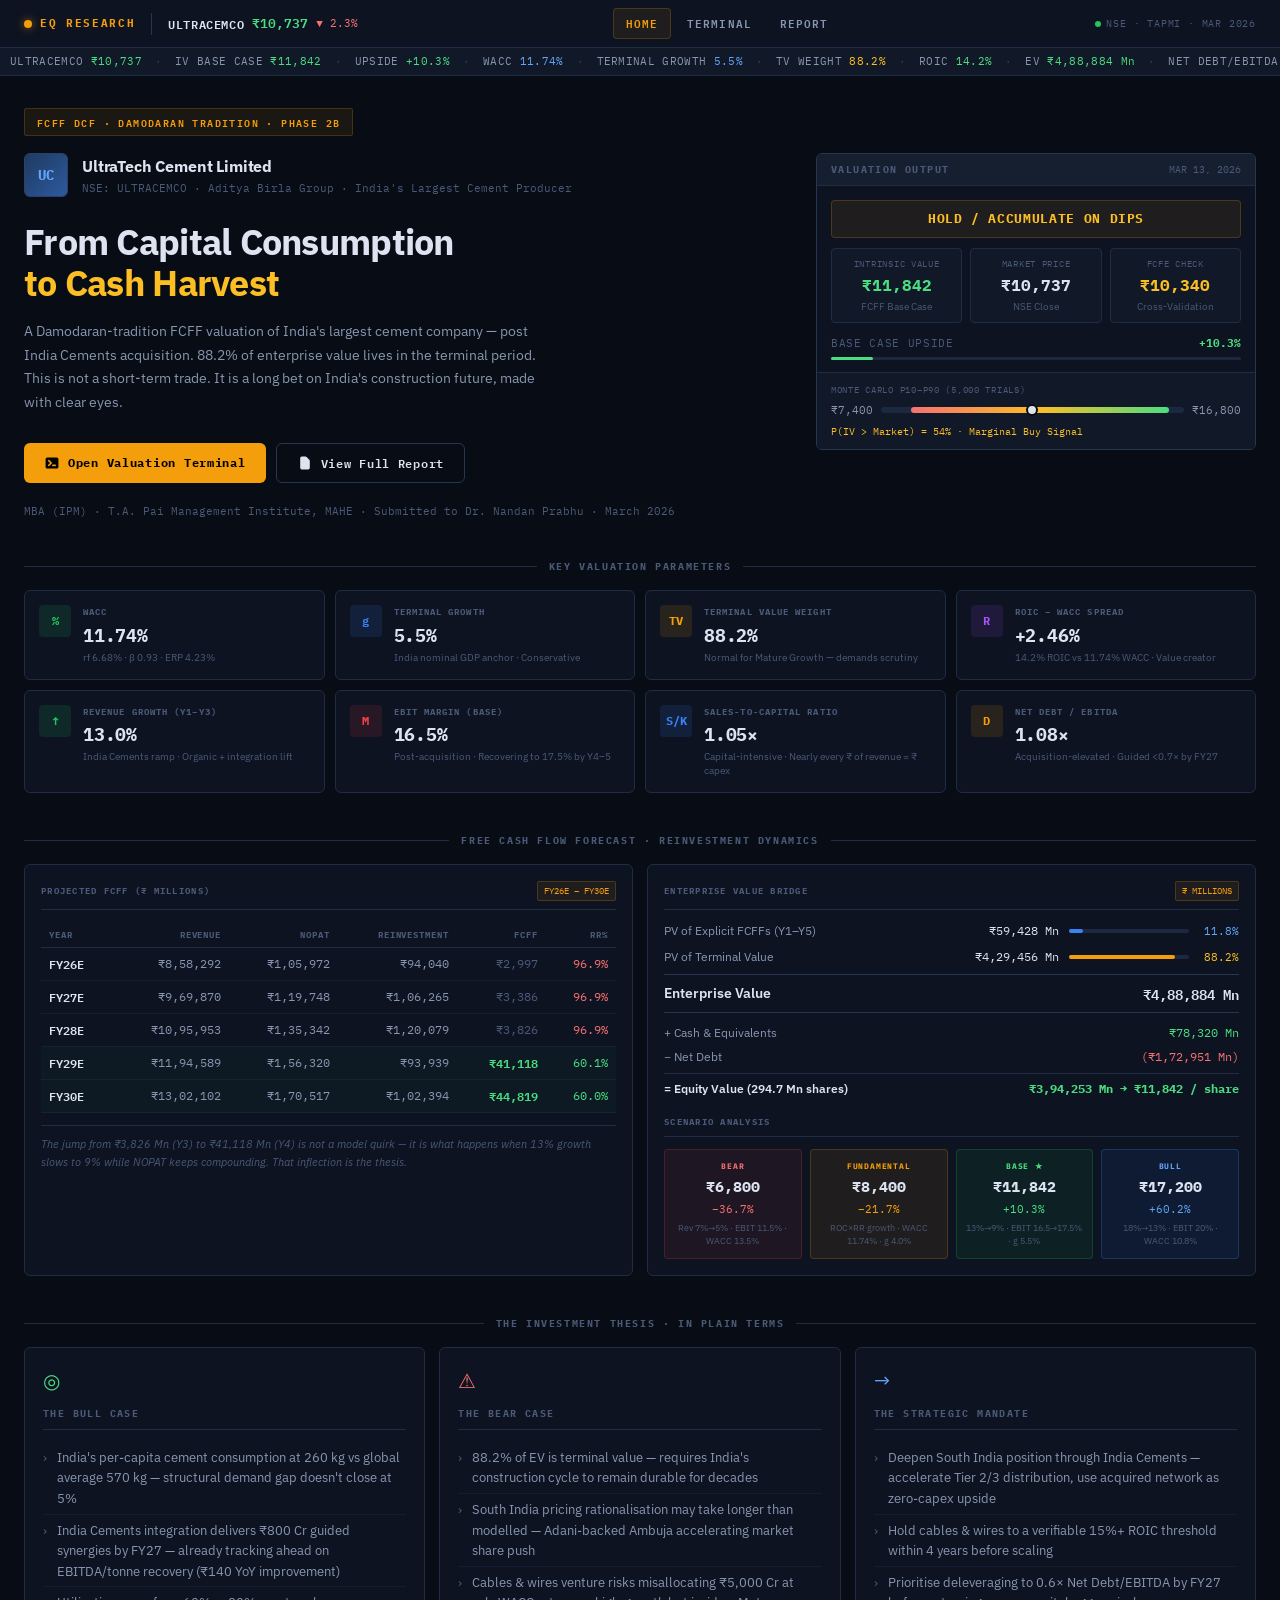
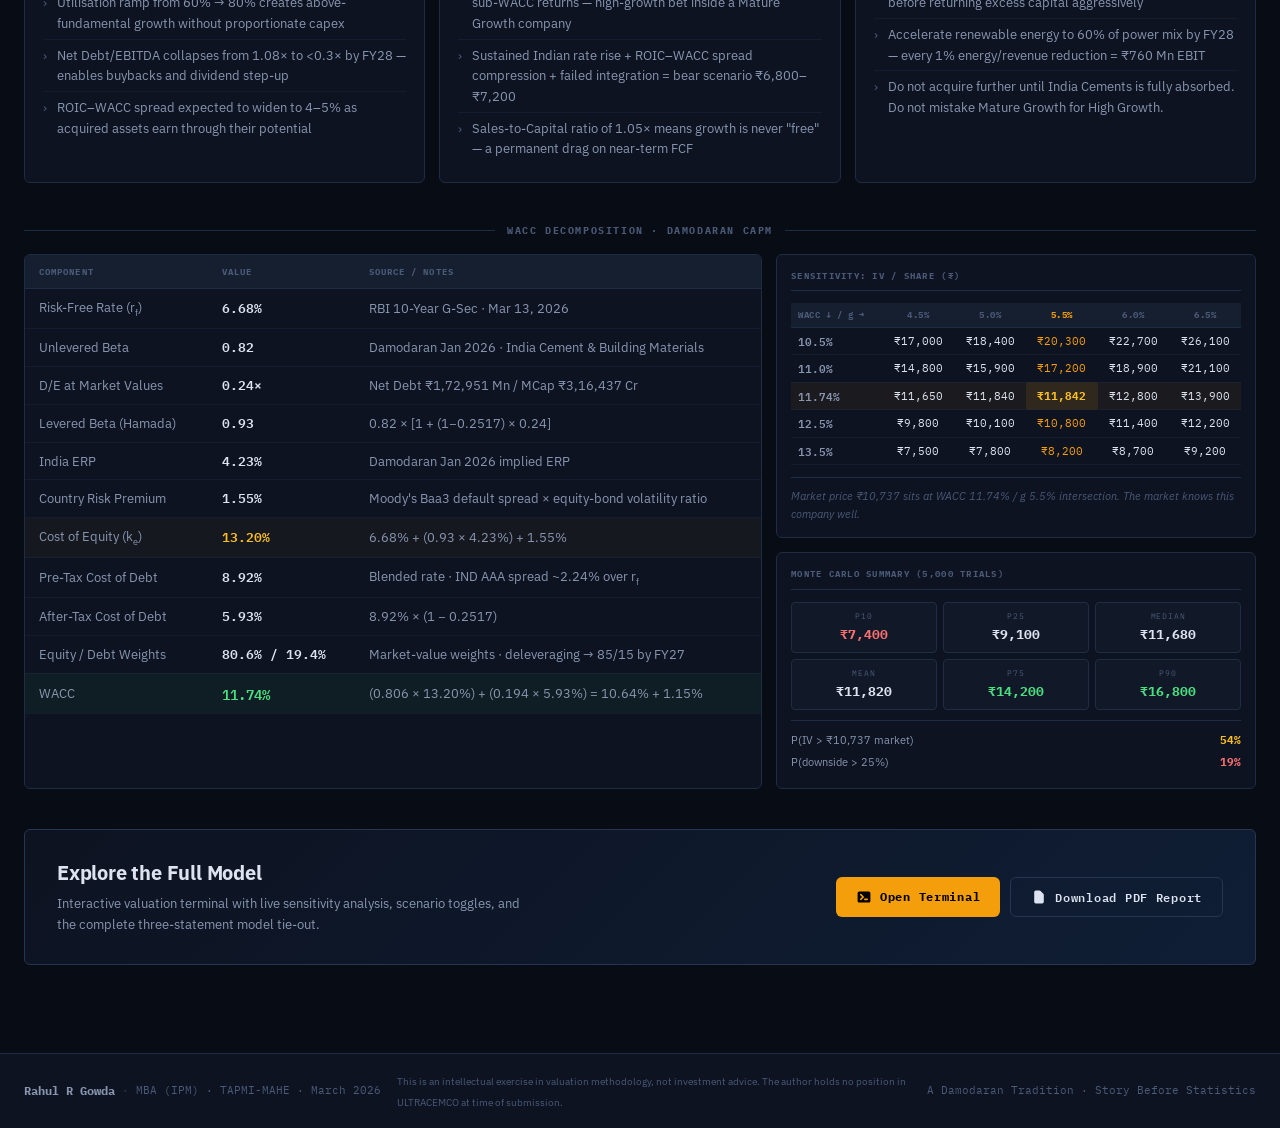
==== index.html @ 82258ef7 "Add files via upload" ====
<!DOCTYPE html>
<html lang="en">
<head>
<meta charset="UTF-8">
<meta name="viewport" content="width=device-width, initial-scale=1.0">
<title>ULTRACEMCO · FCFF Valuation · Equity Research</title>
<link rel="preconnect" href="https://fonts.googleapis.com">
<link href="https://fonts.googleapis.com/css2?family=IBM+Plex+Mono:wght@400;500;600&family=IBM+Plex+Sans:wght@300;400;500;600;700&display=swap" rel="stylesheet">
<link rel="stylesheet" href="styles.css">
</head>
<body>

<!-- ═══════════════════════════ NAV BAR ═══════════════════════════ -->
<nav class="nav">
  <div class="nav-left">
    <div class="nav-brand">
      <span class="brand-dot"></span>
      <span class="brand-label">EQ RESEARCH</span>
    </div>
    <div class="nav-divider"></div>
    <div class="nav-ticker">
      <span class="ticker-code">ULTRACEMCO</span>
      <span class="ticker-price" id="nav-price">₹10,737</span>
      <span class="ticker-delta neg">▼ 2.3%</span>
    </div>
  </div>
  <div class="nav-links">
    <a href="index.html" class="nav-link active">HOME</a>
    <a href="terminal.html" class="nav-link">TERMINAL</a>
    <a href="report.pdf" target="_blank" class="nav-link">REPORT</a>
  </div>
  <div class="nav-meta">
    <span class="live-badge"><span class="dot"></span>NSE · TAPMI · MAR 2026</span>
  </div>
</nav>

<!-- ═══════════════════════════ TICKER TAPE ═══════════════════════════ -->
<div class="ticker-tape">
  <div class="tape-track">
    <span class="tape-item">ULTRACEMCO <span class="pos">₹10,737</span></span>
    <span class="tape-sep">·</span>
    <span class="tape-item">IV BASE CASE <span class="pos">₹11,842</span></span>
    <span class="tape-sep">·</span>
    <span class="tape-item">UPSIDE <span class="pos">+10.3%</span></span>
    <span class="tape-sep">·</span>
    <span class="tape-item">WACC <span class="neutral">11.74%</span></span>
    <span class="tape-sep">·</span>
    <span class="tape-item">TERMINAL GROWTH <span class="neutral">5.5%</span></span>
    <span class="tape-sep">·</span>
    <span class="tape-item">TV WEIGHT <span class="warn">88.2%</span></span>
    <span class="tape-sep">·</span>
    <span class="tape-item">ROIC <span class="pos">14.2%</span></span>
    <span class="tape-sep">·</span>
    <span class="tape-item">EV <span class="pos">₹4,88,884 Mn</span></span>
    <span class="tape-sep">·</span>
    <span class="tape-item">NET DEBT/EBITDA <span class="warn">1.08×</span></span>
    <span class="tape-sep">·</span>
    <span class="tape-item">IND AAA RATED <span class="pos">✓</span></span>
    <span class="tape-sep">·</span>
    <span class="tape-item">VERDICT <span class="warn">HOLD / ACCUMULATE ON DIPS</span></span>
    <span class="tape-sep">·</span>
    <!-- repeat for seamless scroll -->
    <span class="tape-item">ULTRACEMCO <span class="pos">₹10,737</span></span>
    <span class="tape-sep">·</span>
    <span class="tape-item">IV BASE CASE <span class="pos">₹11,842</span></span>
    <span class="tape-sep">·</span>
    <span class="tape-item">UPSIDE <span class="pos">+10.3%</span></span>
    <span class="tape-sep">·</span>
    <span class="tape-item">WACC <span class="neutral">11.74%</span></span>
    <span class="tape-sep">·</span>
    <span class="tape-item">TERMINAL GROWTH <span class="neutral">5.5%</span></span>
    <span class="tape-sep">·</span>
    <span class="tape-item">TV WEIGHT <span class="warn">88.2%</span></span>
    <span class="tape-sep">·</span>
    <span class="tape-item">ROIC <span class="pos">14.2%</span></span>
  </div>
</div>

<!-- ═══════════════════════════ MAIN ═══════════════════════════ -->
<main class="main">

  <!-- ── HERO SECTION ── -->
  <section class="hero">
    <div class="hero-meta">
      <span class="hero-badge">FCFF DCF · DAMODARAN TRADITION · PHASE 2B</span>
    </div>
    <div class="hero-content">
      <div class="hero-left">
        <div class="hero-company">
          <div class="company-logo">UC</div>
          <div>
            <div class="company-name">UltraTech Cement Limited</div>
            <div class="company-sub">NSE: ULTRACEMCO · Aditya Birla Group · India's Largest Cement Producer</div>
          </div>
        </div>
        <h1 class="hero-headline">
          From Capital Consumption<br>
          <span class="headline-accent">to Cash Harvest</span>
        </h1>
        <p class="hero-desc">
          A Damodaran-tradition FCFF valuation of India's largest cement company — post India Cements acquisition.
          88.2% of enterprise value lives in the terminal period. This is not a short-term trade.
          It is a long bet on India's construction future, made with clear eyes.
        </p>
        <div class="hero-actions">
          <a href="terminal.html" class="btn-primary">
            <svg viewBox="0 0 20 20" fill="currentColor"><path fill-rule="evenodd" d="M2 5a2 2 0 012-2h12a2 2 0 012 2v10a2 2 0 01-2 2H4a2 2 0 01-2-2V5zm3.293 1.293a1 1 0 011.414 0l3 3a1 1 0 010 1.414l-3 3a1 1 0 01-1.414-1.414L7.586 10 5.293 7.707a1 1 0 010-1.414zM11 12a1 1 0 100 2h3a1 1 0 100-2h-3z" clip-rule="evenodd"/></svg>
            Open Valuation Terminal
          </a>
          <a href="report.pdf" target="_blank" class="btn-secondary">
            <svg viewBox="0 0 20 20" fill="currentColor"><path fill-rule="evenodd" d="M4 4a2 2 0 012-2h4.586A2 2 0 0112 2.586L15.414 6A2 2 0 0116 7.414V16a2 2 0 01-2 2H6a2 2 0 01-2-2V4z" clip-rule="evenodd"/></svg>
            View Full Report
          </a>
        </div>
        <div class="hero-footnote">MBA (IPM) · T.A. Pai Management Institute, MAHE · Submitted to Dr. Nandan Prabhu · March 2026</div>
      </div>

      <!-- Verdict Panel -->
      <div class="hero-right">
        <div class="verdict-panel">
          <div class="verdict-header">
            <span class="verdict-label">VALUATION OUTPUT</span>
            <span class="verdict-date">MAR 13, 2026</span>
          </div>
          <div class="verdict-main">
            <div class="verdict-tag hold">HOLD / ACCUMULATE ON DIPS</div>
          </div>
          <div class="verdict-prices">
            <div class="vp-row">
              <div class="vp-item">
                <div class="vp-lbl">INTRINSIC VALUE</div>
                <div class="vp-val green">₹11,842</div>
                <div class="vp-sub">FCFF Base Case</div>
              </div>
              <div class="vp-item">
                <div class="vp-lbl">MARKET PRICE</div>
                <div class="vp-val">₹10,737</div>
                <div class="vp-sub">NSE Close</div>
              </div>
              <div class="vp-item">
                <div class="vp-lbl">FCFE CHECK</div>
                <div class="vp-val amber">₹10,340</div>
                <div class="vp-sub">Cross-Validation</div>
              </div>
            </div>
          </div>
          <div class="verdict-upside">
            <div class="upside-row">
              <span class="upside-lbl">BASE CASE UPSIDE</span>
              <span class="upside-val green">+10.3%</span>
            </div>
            <div class="upside-bar-bg">
              <div class="upside-bar-fill" style="width:10.3%"></div>
            </div>
          </div>
          <div class="verdict-range">
            <div class="range-lbl">MONTE CARLO P10–P90 (5,000 TRIALS)</div>
            <div class="range-row">
              <span class="range-lo">₹7,400</span>
              <div class="range-bar">
                <div class="range-inner">
                  <div class="range-marker" style="left:47%"></div>
                </div>
              </div>
              <span class="range-hi">₹16,800</span>
            </div>
            <div class="range-note">P(IV &gt; Market) = 54% · Marginal Buy Signal</div>
          </div>
        </div>
      </div>
    </div>
  </section>

  <!-- ── KPI GRID ── -->
  <section class="kpi-section">
    <div class="section-header">
      <span class="sh-line"></span>
      <span class="sh-label">KEY VALUATION PARAMETERS</span>
      <span class="sh-line"></span>
    </div>
    <div class="kpi-grid">
      <div class="kpi-card">
        <div class="kpi-icon" style="background:rgba(34,197,94,.12); color:#22c55e;">%</div>
        <div class="kpi-body">
          <div class="kpi-label">WACC</div>
          <div class="kpi-value">11.74%</div>
          <div class="kpi-detail">rf 6.68% · β 0.93 · ERP 4.23%</div>
        </div>
      </div>
      <div class="kpi-card">
        <div class="kpi-icon" style="background:rgba(59,130,246,.12); color:#3b82f6;">g</div>
        <div class="kpi-body">
          <div class="kpi-label">TERMINAL GROWTH</div>
          <div class="kpi-value">5.5%</div>
          <div class="kpi-detail">India nominal GDP anchor · Conservative</div>
        </div>
      </div>
      <div class="kpi-card">
        <div class="kpi-icon" style="background:rgba(245,158,11,.12); color:#f59e0b;">TV</div>
        <div class="kpi-body">
          <div class="kpi-label">TERMINAL VALUE WEIGHT</div>
          <div class="kpi-value">88.2%</div>
          <div class="kpi-detail">Normal for Mature Growth — demands scrutiny</div>
        </div>
      </div>
      <div class="kpi-card">
        <div class="kpi-icon" style="background:rgba(168,85,247,.12); color:#a855f7;">R</div>
        <div class="kpi-body">
          <div class="kpi-label">ROIC – WACC SPREAD</div>
          <div class="kpi-value">+2.46%</div>
          <div class="kpi-detail">14.2% ROIC vs 11.74% WACC · Value creator</div>
        </div>
      </div>
      <div class="kpi-card">
        <div class="kpi-icon" style="background:rgba(34,197,94,.12); color:#22c55e;">↑</div>
        <div class="kpi-body">
          <div class="kpi-label">REVENUE GROWTH (Y1–Y3)</div>
          <div class="kpi-value">13.0%</div>
          <div class="kpi-detail">India Cements ramp · Organic + integration lift</div>
        </div>
      </div>
      <div class="kpi-card">
        <div class="kpi-icon" style="background:rgba(239,68,68,.12); color:#ef4444;">M</div>
        <div class="kpi-body">
          <div class="kpi-label">EBIT MARGIN (BASE)</div>
          <div class="kpi-value">16.5%</div>
          <div class="kpi-detail">Post-acquisition · Recovering to 17.5% by Y4–5</div>
        </div>
      </div>
      <div class="kpi-card">
        <div class="kpi-icon" style="background:rgba(59,130,246,.12); color:#3b82f6;">S/K</div>
        <div class="kpi-body">
          <div class="kpi-label">SALES-TO-CAPITAL RATIO</div>
          <div class="kpi-value">1.05×</div>
          <div class="kpi-detail">Capital-intensive · Nearly every ₹ of revenue = ₹ capex</div>
        </div>
      </div>
      <div class="kpi-card">
        <div class="kpi-icon" style="background:rgba(245,158,11,.12); color:#f59e0b;">D</div>
        <div class="kpi-body">
          <div class="kpi-label">NET DEBT / EBITDA</div>
          <div class="kpi-value">1.08×</div>
          <div class="kpi-detail">Acquisition-elevated · Guided &lt;0.7× by FY27</div>
        </div>
      </div>
    </div>
  </section>

  <!-- ── CASH FLOW WATERFALL + SENSITIVITY ── -->
  <section class="analysis-section">
    <div class="section-header">
      <span class="sh-line"></span>
      <span class="sh-label">FREE CASH FLOW FORECAST · REINVESTMENT DYNAMICS</span>
      <span class="sh-line"></span>
    </div>
    <div class="analysis-grid">
      <!-- FCFF Table -->
      <div class="analysis-card">
        <div class="card-title-row">
          <span class="card-title-txt">PROJECTED FCFF (₹ MILLIONS)</span>
          <span class="card-title-badge">FY26E – FY30E</span>
        </div>
        <div class="fcff-table-wrap">
          <table class="fcff-table">
            <thead>
              <tr>
                <th>YEAR</th>
                <th>REVENUE</th>
                <th>NOPAT</th>
                <th>REINVESTMENT</th>
                <th>FCFF</th>
                <th>RR%</th>
              </tr>
            </thead>
            <tbody>
              <tr>
                <td class="yr">FY26E</td>
                <td>₹8,58,292</td>
                <td>₹1,05,972</td>
                <td>₹94,040</td>
                <td class="fcff-val low">₹2,997</td>
                <td class="rr high">96.9%</td>
              </tr>
              <tr>
                <td class="yr">FY27E</td>
                <td>₹9,69,870</td>
                <td>₹1,19,748</td>
                <td>₹1,06,265</td>
                <td class="fcff-val low">₹3,386</td>
                <td class="rr high">96.9%</td>
              </tr>
              <tr>
                <td class="yr">FY28E</td>
                <td>₹10,95,953</td>
                <td>₹1,35,342</td>
                <td>₹1,20,079</td>
                <td class="fcff-val low">₹3,826</td>
                <td class="rr high">96.9%</td>
              </tr>
              <tr class="inflection-row">
                <td class="yr">FY29E</td>
                <td>₹11,94,589</td>
                <td>₹1,56,320</td>
                <td>₹93,939</td>
                <td class="fcff-val high">₹41,118</td>
                <td class="rr low">60.1%</td>
              </tr>
              <tr class="inflection-row">
                <td class="yr">FY30E</td>
                <td>₹13,02,102</td>
                <td>₹1,70,517</td>
                <td>₹1,02,394</td>
                <td class="fcff-val high">₹44,819</td>
                <td class="rr low">60.0%</td>
              </tr>
            </tbody>
          </table>
        </div>
        <div class="table-footnote">
          The jump from ₹3,826 Mn (Y3) to ₹41,118 Mn (Y4) is not a model quirk — it is what
          happens when 13% growth slows to 9% while NOPAT keeps compounding. That inflection is the thesis.
        </div>
      </div>

      <!-- Valuation Bridge -->
      <div class="analysis-card">
        <div class="card-title-row">
          <span class="card-title-txt">ENTERPRISE VALUE BRIDGE</span>
          <span class="card-title-badge">₹ MILLIONS</span>
        </div>
        <div class="bridge-items">
          <div class="bridge-row">
            <span class="br-lbl">PV of Explicit FCFFs (Y1–Y5)</span>
            <span class="br-val">₹59,428 Mn</span>
            <div class="br-bar-bg"><div class="br-bar" style="width:12%;background:#3b82f6"></div></div>
            <span class="br-pct neutral">11.8%</span>
          </div>
          <div class="bridge-row">
            <span class="br-lbl">PV of Terminal Value</span>
            <span class="br-val">₹4,29,456 Mn</span>
            <div class="br-bar-bg"><div class="br-bar" style="width:88%;background:#f59e0b"></div></div>
            <span class="br-pct amber">88.2%</span>
          </div>
          <div class="bridge-total">
            <span>Enterprise Value</span>
            <span class="br-total-val">₹4,88,884 Mn</span>
          </div>
          <div class="bridge-adj">
            <div class="adj-row">
              <span>+ Cash &amp; Equivalents</span>
              <span class="pos">₹78,320 Mn</span>
            </div>
            <div class="adj-row">
              <span>− Net Debt</span>
              <span class="neg">(₹1,72,951 Mn)</span>
            </div>
            <div class="adj-row equity">
              <span>= Equity Value (294.7 Mn shares)</span>
              <span class="green-bold">₹3,94,253 Mn → ₹11,842 / share</span>
            </div>
          </div>
        </div>
        <div class="card-title-row" style="margin-top:14px">
          <span class="card-title-txt">SCENARIO ANALYSIS</span>
        </div>
        <div class="scenario-grid">
          <div class="sc-item bear">
            <div class="sc-label">BEAR</div>
            <div class="sc-iv">₹6,800</div>
            <div class="sc-delta">−36.7%</div>
            <div class="sc-params">Rev 7%→5% · EBIT 11.5% · WACC 13.5%</div>
          </div>
          <div class="sc-item fund">
            <div class="sc-label">FUNDAMENTAL</div>
            <div class="sc-iv">₹8,400</div>
            <div class="sc-delta">−21.7%</div>
            <div class="sc-params">ROC×RR growth · WACC 11.74% · g 4.0%</div>
          </div>
          <div class="sc-item base">
            <div class="sc-label">BASE ★</div>
            <div class="sc-iv">₹11,842</div>
            <div class="sc-delta">+10.3%</div>
            <div class="sc-params">13%→9% · EBIT 16.5→17.5% · g 5.5%</div>
          </div>
          <div class="sc-item bull">
            <div class="sc-label">BULL</div>
            <div class="sc-iv">₹17,200</div>
            <div class="sc-delta">+60.2%</div>
            <div class="sc-params">18%→13% · EBIT 20% · WACC 10.8%</div>
          </div>
        </div>
      </div>
    </div>
  </section>

  <!-- ── INVESTMENT THESIS ── -->
  <section class="thesis-section">
    <div class="section-header">
      <span class="sh-line"></span>
      <span class="sh-label">THE INVESTMENT THESIS · IN PLAIN TERMS</span>
      <span class="sh-line"></span>
    </div>
    <div class="thesis-grid">
      <div class="thesis-card">
        <div class="thesis-icon pos-icon">◎</div>
        <div class="thesis-title">THE BULL CASE</div>
        <ul class="thesis-list">
          <li>India's per-capita cement consumption at 260 kg vs global average 570 kg — structural demand gap doesn't close at 5%</li>
          <li>India Cements integration delivers ₹800 Cr guided synergies by FY27 — already tracking ahead on EBITDA/tonne recovery (₹140 YoY improvement)</li>
          <li>Utilisation ramp from 60% → 80% creates above-fundamental growth without proportionate capex</li>
          <li>Net Debt/EBITDA collapses from 1.08× to &lt;0.3× by FY28 — enables buybacks and dividend step-up</li>
          <li>ROIC–WACC spread expected to widen to 4–5% as acquired assets earn through their potential</li>
        </ul>
      </div>
      <div class="thesis-card">
        <div class="thesis-icon neg-icon">⚠</div>
        <div class="thesis-title">THE BEAR CASE</div>
        <ul class="thesis-list">
          <li>88.2% of EV is terminal value — requires India's construction cycle to remain durable for decades</li>
          <li>South India pricing rationalisation may take longer than modelled — Adani-backed Ambuja accelerating market share push</li>
          <li>Cables &amp; wires venture risks misallocating ₹5,000 Cr at sub-WACC returns — high-growth bet inside a Mature Growth company</li>
          <li>Sustained Indian rate rise + ROIC–WACC spread compression + failed integration = bear scenario ₹6,800–₹7,200</li>
          <li>Sales-to-Capital ratio of 1.05× means growth is never "free" — a permanent drag on near-term FCF</li>
        </ul>
      </div>
      <div class="thesis-card">
        <div class="thesis-icon neutral-icon">→</div>
        <div class="thesis-title">THE STRATEGIC MANDATE</div>
        <ul class="thesis-list">
          <li>Deepen South India position through India Cements — accelerate Tier 2/3 distribution, use acquired network as zero-capex upside</li>
          <li>Hold cables &amp; wires to a verifiable 15%+ ROIC threshold within 4 years before scaling</li>
          <li>Prioritise deleveraging to 0.6× Net Debt/EBITDA by FY27 before returning excess capital aggressively</li>
          <li>Accelerate renewable energy to 60% of power mix by FY28 — every 1% energy/revenue reduction = ₹760 Mn EBIT</li>
          <li>Do not acquire further until India Cements is fully absorbed. Do not mistake Mature Growth for High Growth.</li>
        </ul>
      </div>
    </div>
  </section>

  <!-- ── WACC TABLE ── -->
  <section class="wacc-section">
    <div class="section-header">
      <span class="sh-line"></span>
      <span class="sh-label">WACC DECOMPOSITION · DAMODARAN CAPM</span>
      <span class="sh-line"></span>
    </div>
    <div class="wacc-grid">
      <div class="wacc-table-wrap">
        <table class="wacc-table">
          <thead>
            <tr><th>COMPONENT</th><th>VALUE</th><th>SOURCE / NOTES</th></tr>
          </thead>
          <tbody>
            <tr><td>Risk-Free Rate (r<sub>f</sub>)</td><td class="wv">6.68%</td><td>RBI 10-Year G-Sec · Mar 13, 2026</td></tr>
            <tr><td>Unlevered Beta</td><td class="wv">0.82</td><td>Damodaran Jan 2026 · India Cement &amp; Building Materials</td></tr>
            <tr><td>D/E at Market Values</td><td class="wv">0.24×</td><td>Net Debt ₹1,72,951 Mn / MCap ₹3,16,437 Cr</td></tr>
            <tr><td>Levered Beta (Hamada)</td><td class="wv">0.93</td><td>0.82 × [1 + (1−0.2517) × 0.24]</td></tr>
            <tr><td>India ERP</td><td class="wv">4.23%</td><td>Damodaran Jan 2026 implied ERP</td></tr>
            <tr><td>Country Risk Premium</td><td class="wv">1.55%</td><td>Moody's Baa3 default spread × equity-bond volatility ratio</td></tr>
            <tr class="ke-row"><td>Cost of Equity (k<sub>e</sub>)</td><td class="wv amber">13.20%</td><td>6.68% + (0.93 × 4.23%) + 1.55%</td></tr>
            <tr><td>Pre-Tax Cost of Debt</td><td class="wv">8.92%</td><td>Blended rate · IND AAA spread ~2.24% over r<sub>f</sub></td></tr>
            <tr><td>After-Tax Cost of Debt</td><td class="wv">5.93%</td><td>8.92% × (1 − 0.2517)</td></tr>
            <tr><td>Equity / Debt Weights</td><td class="wv">80.6% / 19.4%</td><td>Market-value weights · deleveraging → 85/15 by FY27</td></tr>
            <tr class="wacc-final"><td>WACC</td><td class="wv green-bold">11.74%</td><td>(0.806 × 13.20%) + (0.194 × 5.93%) = 10.64% + 1.15%</td></tr>
          </tbody>
        </table>
      </div>
      <div class="wacc-right">
        <div class="sensitivity-card">
          <div class="card-title-row">
            <span class="card-title-txt">SENSITIVITY: IV / SHARE (₹)</span>
          </div>
          <div class="sens-table-wrap">
            <table class="sens-table">
              <thead>
                <tr>
                  <th class="corner">WACC ↓ / g →</th>
                  <th>4.5%</th>
                  <th>5.0%</th>
                  <th class="base-col">5.5%</th>
                  <th>6.0%</th>
                  <th>6.5%</th>
                </tr>
              </thead>
              <tbody>
                <tr>
                  <td class="wacc-row">10.5%</td>
                  <td>₹17,000</td><td>₹18,400</td><td class="base-col">₹20,300</td><td>₹22,700</td><td>₹26,100</td>
                </tr>
                <tr>
                  <td class="wacc-row">11.0%</td>
                  <td>₹14,800</td><td>₹15,900</td><td class="base-col">₹17,200</td><td>₹18,900</td><td>₹21,100</td>
                </tr>
                <tr class="base-row">
                  <td class="wacc-row">11.74%</td>
                  <td>₹11,650</td><td>₹11,840</td><td class="base-cell">₹11,842</td><td>₹12,800</td><td>₹13,900</td>
                </tr>
                <tr>
                  <td class="wacc-row">12.5%</td>
                  <td>₹9,800</td><td>₹10,100</td><td class="base-col">₹10,800</td><td>₹11,400</td><td>₹12,200</td>
                </tr>
                <tr>
                  <td class="wacc-row">13.5%</td>
                  <td>₹7,500</td><td>₹7,800</td><td class="base-col">₹8,200</td><td>₹8,700</td><td>₹9,200</td>
                </tr>
              </tbody>
            </table>
          </div>
          <div class="table-footnote">Market price ₹10,737 sits at WACC 11.74% / g 5.5% intersection. The market knows this company well.</div>
        </div>
        <div class="monte-card">
          <div class="card-title-row">
            <span class="card-title-txt">MONTE CARLO SUMMARY (5,000 TRIALS)</span>
          </div>
          <div class="mc-stats">
            <div class="mc-stat"><span class="mc-lbl">P10</span><span class="mc-val neg">₹7,400</span></div>
            <div class="mc-stat"><span class="mc-lbl">P25</span><span class="mc-val">₹9,100</span></div>
            <div class="mc-stat"><span class="mc-lbl">MEDIAN</span><span class="mc-val">₹11,680</span></div>
            <div class="mc-stat"><span class="mc-lbl">MEAN</span><span class="mc-val">₹11,820</span></div>
            <div class="mc-stat"><span class="mc-lbl">P75</span><span class="mc-val pos">₹14,200</span></div>
            <div class="mc-stat"><span class="mc-lbl">P90</span><span class="mc-val pos">₹16,800</span></div>
          </div>
          <div class="mc-prob">
            <div class="mcp-row">
              <span>P(IV &gt; ₹10,737 market)</span>
              <span class="mcp-val amber">54%</span>
            </div>
            <div class="mcp-row">
              <span>P(downside &gt; 25%)</span>
              <span class="mcp-val neg">19%</span>
            </div>
          </div>
        </div>
      </div>
    </div>
  </section>

  <!-- ── FOOTER CTA ── -->
  <section class="cta-section">
    <div class="cta-box">
      <div class="cta-left">
        <div class="cta-title">Explore the Full Model</div>
        <div class="cta-sub">Interactive valuation terminal with live sensitivity analysis, scenario toggles, and the complete three-statement model tie-out.</div>
      </div>
      <div class="cta-right">
        <a href="terminal.html" class="btn-primary">
          <svg viewBox="0 0 20 20" fill="currentColor"><path fill-rule="evenodd" d="M2 5a2 2 0 012-2h12a2 2 0 012 2v10a2 2 0 01-2 2H4a2 2 0 01-2-2V5zm3.293 1.293a1 1 0 011.414 0l3 3a1 1 0 010 1.414l-3 3a1 1 0 01-1.414-1.414L7.586 10 5.293 7.707a1 1 0 010-1.414zM11 12a1 1 0 100 2h3a1 1 0 100-2h-3z" clip-rule="evenodd"/></svg>
          Open Terminal
        </a>
        <a href="report.pdf" target="_blank" class="btn-secondary">
          <svg viewBox="0 0 20 20" fill="currentColor"><path fill-rule="evenodd" d="M4 4a2 2 0 012-2h4.586A2 2 0 0112 2.586L15.414 6A2 2 0 0116 7.414V16a2 2 0 01-2 2H6a2 2 0 01-2-2V4z" clip-rule="evenodd"/></svg>
          Download PDF Report
        </a>
      </div>
    </div>
  </section>

</main>

<!-- ═══════════════════════════ FOOTER ═══════════════════════════ -->
<footer class="footer">
  <div class="footer-inner">
    <div class="footer-left">
      <span class="footer-name">Rahul R Gowda</span>
      <span class="footer-sep">·</span>
      <span class="footer-meta">MBA (IPM) · TAPMI-MAHE · March 2026</span>
    </div>
    <div class="footer-center">
      <span class="footer-disclaimer">This is an intellectual exercise in valuation methodology, not investment advice. The author holds no position in ULTRACEMCO at time of submission.</span>
    </div>
    <div class="footer-right">
      <span class="footer-meta">A Damodaran Tradition · Story Before Statistics</span>
    </div>
  </div>
</footer>

<script src="script.js"></script>
</body>
</html>
---- styles.css ----
/* ═══════════════════════════════════════════════════════════════
   ULTRATECH FCFF VALUATION · Bloomberg-Terminal Design System
   ═══════════════════════════════════════════════════════════════ */

*, *::before, *::after { box-sizing: border-box; margin: 0; padding: 0; }

:root {
  --bg:       #080c14;
  --bg2:      #0d1321;
  --bg3:      #111827;
  --bg4:      #161f30;
  --bg5:      #1c2840;

  --border:   #1e2d44;
  --border2:  #263650;
  --border3:  #2f4068;

  --text:     #dde3f0;
  --text2:    #8896b0;
  --text3:    #4a5a78;
  --text4:    #2e3d58;

  --green:    #22c55e;
  --green2:   #4ade80;
  --green-bg: rgba(34,197,94,.08);
  --green-bd: rgba(34,197,94,.2);

  --amber:    #f59e0b;
  --amber2:   #fbbf24;
  --amber-bg: rgba(245,158,11,.08);
  --amber-bd: rgba(245,158,11,.2);

  --red:      #ef4444;
  --red2:     #f87171;
  --red-bg:   rgba(239,68,68,.08);
  --red-bd:   rgba(239,68,68,.2);

  --blue:     #3b82f6;
  --blue2:    #60a5fa;
  --blue-bg:  rgba(59,130,246,.08);

  --purple:   #a855f7;

  --font:     'IBM Plex Sans', sans-serif;
  --mono:     'IBM Plex Mono', monospace;

  --r:  6px;
  --r2: 4px;
}

html { scroll-behavior: smooth; }
body {
  background: var(--bg);
  color: var(--text);
  font-family: var(--font);
  font-size: 14px;
  line-height: 1.5;
  min-height: 100vh;
  overflow-x: hidden;
}

a { text-decoration: none; color: inherit; }

/* ══════════════════════ NAVIGATION ══════════════════════ */
.nav {
  background: var(--bg2);
  border-bottom: 1px solid var(--border);
  padding: 0 24px;
  height: 48px;
  display: flex;
  align-items: center;
  justify-content: space-between;
  position: sticky;
  top: 0;
  z-index: 200;
  backdrop-filter: blur(12px);
}

.nav-left { display: flex; align-items: center; gap: 16px; }

.nav-brand {
  display: flex;
  align-items: center;
  gap: 8px;
}
.brand-dot {
  width: 8px; height: 8px;
  border-radius: 50%;
  background: var(--amber);
  box-shadow: 0 0 8px rgba(245,158,11,.6);
}
.brand-label {
  font-size: 11px;
  font-weight: 700;
  letter-spacing: .15em;
  color: var(--amber);
  font-family: var(--mono);
}

.nav-divider {
  width: 1px; height: 22px;
  background: var(--border2);
}

.nav-ticker { display: flex; align-items: center; gap: 8px; }
.ticker-code {
  font-family: var(--mono);
  font-size: 12px;
  font-weight: 600;
  color: var(--text);
  letter-spacing: .05em;
}
.ticker-price {
  font-family: var(--mono);
  font-size: 13px;
  font-weight: 600;
  color: var(--green2);
}
.ticker-delta {
  font-family: var(--mono);
  font-size: 11px;
}
.ticker-delta.neg { color: var(--red2); }
.ticker-delta.pos { color: var(--green2); }

.nav-links { display: flex; align-items: center; gap: 4px; }
.nav-link {
  padding: 6px 12px;
  font-size: 11px;
  font-weight: 600;
  letter-spacing: .1em;
  color: var(--text2);
  border-radius: var(--r2);
  transition: all .15s;
  font-family: var(--mono);
}
.nav-link:hover { color: var(--text); background: var(--bg4); }
.nav-link.active {
  color: var(--amber);
  background: var(--amber-bg);
  border: 1px solid var(--amber-bd);
}

.nav-meta { }
.live-badge {
  font-size: 10px;
  font-family: var(--mono);
  color: var(--text3);
  letter-spacing: .08em;
  display: flex;
  align-items: center;
  gap: 5px;
}
.dot {
  width: 6px; height: 6px;
  border-radius: 50%;
  background: var(--green);
  animation: pulse 2s infinite;
}
@keyframes pulse { 0%,100%{opacity:1} 50%{opacity:.3} }

/* ══════════════════════ TICKER TAPE ══════════════════════ */
.ticker-tape {
  background: var(--bg3);
  border-bottom: 1px solid var(--border);
  height: 28px;
  overflow: hidden;
  display: flex;
  align-items: center;
}
.tape-track {
  display: flex;
  align-items: center;
  gap: 0;
  white-space: nowrap;
  animation: tape 60s linear infinite;
}
@keyframes tape { from { transform: translateX(0); } to { transform: translateX(-50%); } }
.tape-item {
  font-size: 11px;
  font-family: var(--mono);
  color: var(--text2);
  padding: 0 10px;
  letter-spacing: .03em;
}
.tape-sep { color: var(--border3); padding: 0 4px; }
.tape-item .pos { color: var(--green2); }
.tape-item .neg { color: var(--red2); }
.tape-item .neutral { color: var(--blue2); }
.tape-item .warn { color: var(--amber2); }

/* ══════════════════════ MAIN CONTAINER ══════════════════════ */
.main {
  max-width: 1280px;
  margin: 0 auto;
  padding: 28px 24px 48px;
}

/* ══════════════════════ SECTION HEADER ══════════════════════ */
.section-header {
  display: flex;
  align-items: center;
  gap: 12px;
  margin-bottom: 16px;
}
.sh-line {
  flex: 1;
  height: 1px;
  background: var(--border);
}
.sh-label {
  font-size: 10px;
  font-weight: 700;
  letter-spacing: .16em;
  color: var(--text3);
  font-family: var(--mono);
  white-space: nowrap;
}

/* ══════════════════════ HERO ══════════════════════ */
.hero {
  margin-bottom: 40px;
  padding-top: 8px;
}
.hero-meta { margin-bottom: 20px; }
.hero-badge {
  font-size: 10px;
  font-family: var(--mono);
  font-weight: 600;
  letter-spacing: .14em;
  color: var(--amber);
  background: var(--amber-bg);
  border: 1px solid var(--amber-bd);
  padding: 4px 12px;
  border-radius: 2px;
}

.hero-content {
  display: grid;
  grid-template-columns: 1fr 440px;
  gap: 36px;
  align-items: start;
}

.hero-company {
  display: flex;
  align-items: center;
  gap: 14px;
  margin-bottom: 24px;
}
.company-logo {
  width: 44px; height: 44px;
  background: linear-gradient(135deg, #1e3a5f, #2d5a9e);
  border: 1px solid var(--border3);
  border-radius: var(--r);
  display: flex;
  align-items: center;
  justify-content: center;
  font-size: 14px;
  font-weight: 800;
  font-family: var(--mono);
  color: var(--blue2);
  flex-shrink: 0;
}
.company-name {
  font-size: 16px;
  font-weight: 700;
  color: var(--text);
  letter-spacing: -.01em;
}
.company-sub {
  font-size: 11px;
  color: var(--text3);
  font-family: var(--mono);
  margin-top: 2px;
}

.hero-headline {
  font-size: 36px;
  font-weight: 700;
  line-height: 1.15;
  color: var(--text);
  letter-spacing: -.02em;
  margin-bottom: 16px;
}
.headline-accent { color: var(--amber2); }

.hero-desc {
  font-size: 14px;
  color: var(--text2);
  line-height: 1.7;
  max-width: 520px;
  margin-bottom: 28px;
}

.hero-actions {
  display: flex;
  gap: 10px;
  flex-wrap: wrap;
  margin-bottom: 20px;
}

.hero-footnote {
  font-size: 11px;
  color: var(--text3);
  font-family: var(--mono);
}

/* ══════════════════════ BUTTONS ══════════════════════ */
.btn-primary {
  display: inline-flex;
  align-items: center;
  gap: 8px;
  padding: 10px 20px;
  background: var(--amber);
  color: #000;
  font-size: 12px;
  font-weight: 700;
  font-family: var(--mono);
  letter-spacing: .06em;
  border-radius: var(--r);
  transition: all .15s;
  border: none;
  cursor: pointer;
}
.btn-primary svg { width: 16px; height: 16px; }
.btn-primary:hover {
  background: var(--amber2);
  transform: translateY(-1px);
  box-shadow: 0 4px 20px rgba(245,158,11,.3);
}

.btn-secondary {
  display: inline-flex;
  align-items: center;
  gap: 8px;
  padding: 10px 20px;
  background: transparent;
  color: var(--text);
  font-size: 12px;
  font-weight: 600;
  font-family: var(--mono);
  letter-spacing: .06em;
  border-radius: var(--r);
  border: 1px solid var(--border2);
  transition: all .15s;
  cursor: pointer;
}
.btn-secondary svg { width: 16px; height: 16px; }
.btn-secondary:hover {
  background: var(--bg4);
  border-color: var(--border3);
  transform: translateY(-1px);
}

/* ══════════════════════ VERDICT PANEL ══════════════════════ */
.verdict-panel {
  background: var(--bg2);
  border: 1px solid var(--border2);
  border-radius: var(--r);
  overflow: hidden;
}
.verdict-header {
  background: var(--bg4);
  border-bottom: 1px solid var(--border);
  padding: 8px 14px;
  display: flex;
  justify-content: space-between;
  align-items: center;
}
.verdict-label {
  font-size: 10px;
  font-weight: 700;
  letter-spacing: .14em;
  color: var(--text3);
  font-family: var(--mono);
}
.verdict-date {
  font-size: 10px;
  color: var(--text3);
  font-family: var(--mono);
}
.verdict-main { padding: 14px 14px 10px; }
.verdict-tag {
  font-size: 13px;
  font-weight: 700;
  font-family: var(--mono);
  letter-spacing: .05em;
  padding: 8px 12px;
  border-radius: var(--r2);
  border: 1px solid;
  text-align: center;
}
.hold {
  background: var(--amber-bg);
  color: var(--amber2);
  border-color: var(--amber-bd);
}

.verdict-prices { padding: 0 14px 12px; }
.vp-row { display: grid; grid-template-columns: 1fr 1fr 1fr; gap: 8px; }
.vp-item {
  background: var(--bg3);
  border: 1px solid var(--border);
  border-radius: var(--r2);
  padding: 8px;
  text-align: center;
}
.vp-lbl { font-size: 9px; color: var(--text3); font-family: var(--mono); letter-spacing: .08em; margin-bottom: 3px; }
.vp-val {
  font-size: 16px;
  font-weight: 700;
  font-family: var(--mono);
  color: var(--text);
}
.vp-val.green { color: var(--green2); }
.vp-val.amber { color: var(--amber2); }
.vp-sub { font-size: 10px; color: var(--text3); margin-top: 2px; }

.verdict-upside { padding: 0 14px 12px; }
.upside-row {
  display: flex;
  justify-content: space-between;
  align-items: center;
  margin-bottom: 5px;
  font-size: 11px;
}
.upside-lbl { color: var(--text3); font-family: var(--mono); letter-spacing: .06em; }
.upside-val { font-weight: 700; font-family: var(--mono); }
.upside-val.green { color: var(--green2); }
.upside-bar-bg {
  width: 100%; height: 3px;
  background: var(--bg5);
  border-radius: 2px;
}
.upside-bar-fill {
  height: 100%;
  background: var(--green2);
  border-radius: 2px;
  min-width: 4px;
}

.verdict-range { padding: 10px 14px; background: var(--bg3); border-top: 1px solid var(--border); }
.range-lbl { font-size: 9px; color: var(--text3); font-family: var(--mono); letter-spacing: .08em; margin-bottom: 6px; }
.range-row { display: flex; align-items: center; gap: 8px; margin-bottom: 5px; }
.range-lo, .range-hi { font-size: 11px; font-family: var(--mono); color: var(--text2); white-space: nowrap; }
.range-bar { flex: 1; height: 6px; background: var(--bg5); border-radius: 3px; position: relative; }
.range-inner {
  position: absolute;
  left: 10%; right: 5%;
  top: 0; bottom: 0;
  background: linear-gradient(90deg, var(--red2), var(--amber2), var(--green2));
  border-radius: 3px;
}
.range-marker {
  position: absolute;
  top: -3px;
  width: 12px; height: 12px;
  background: var(--text);
  border: 2px solid var(--bg);
  border-radius: 50%;
  transform: translateX(-50%);
}
.range-note { font-size: 10px; color: var(--amber2); font-family: var(--mono); }

/* ══════════════════════ KPI SECTION ══════════════════════ */
.kpi-section { margin-bottom: 40px; }
.kpi-grid {
  display: grid;
  grid-template-columns: repeat(4, 1fr);
  gap: 10px;
}
.kpi-card {
  background: var(--bg2);
  border: 1px solid var(--border);
  border-radius: var(--r);
  padding: 14px;
  display: flex;
  gap: 12px;
  align-items: flex-start;
  transition: all .15s;
  cursor: default;
}
.kpi-card:hover {
  border-color: var(--border3);
  background: var(--bg3);
  transform: translateY(-1px);
}
.kpi-icon {
  width: 32px; height: 32px;
  border-radius: var(--r2);
  display: flex;
  align-items: center;
  justify-content: center;
  font-size: 12px;
  font-weight: 700;
  font-family: var(--mono);
  flex-shrink: 0;
}
.kpi-body { min-width: 0; }
.kpi-label {
  font-size: 9px;
  font-weight: 700;
  letter-spacing: .12em;
  color: var(--text3);
  font-family: var(--mono);
  margin-bottom: 3px;
}
.kpi-value {
  font-size: 18px;
  font-weight: 700;
  font-family: var(--mono);
  color: var(--text);
  letter-spacing: -.01em;
  margin-bottom: 2px;
}
.kpi-detail {
  font-size: 10px;
  color: var(--text3);
  line-height: 1.4;
}

/* ══════════════════════ ANALYSIS SECTION ══════════════════════ */
.analysis-section { margin-bottom: 40px; }
.analysis-grid {
  display: grid;
  grid-template-columns: 1fr 1fr;
  gap: 14px;
}
.analysis-card {
  background: var(--bg2);
  border: 1px solid var(--border);
  border-radius: var(--r);
  padding: 16px;
}
.card-title-row {
  display: flex;
  align-items: center;
  justify-content: space-between;
  margin-bottom: 12px;
  padding-bottom: 8px;
  border-bottom: 1px solid var(--border);
}
.card-title-txt {
  font-size: 9px;
  font-weight: 700;
  letter-spacing: .14em;
  color: var(--text3);
  font-family: var(--mono);
}
.card-title-badge {
  font-size: 9px;
  font-family: var(--mono);
  color: var(--amber);
  background: var(--amber-bg);
  border: 1px solid var(--amber-bd);
  padding: 2px 6px;
  border-radius: 2px;
}

/* FCFF TABLE */
.fcff-table-wrap { overflow-x: auto; }
.fcff-table {
  width: 100%;
  border-collapse: collapse;
  font-size: 12px;
  font-family: var(--mono);
}
.fcff-table th {
  font-size: 9px;
  font-weight: 700;
  letter-spacing: .1em;
  color: var(--text3);
  padding: 6px 8px;
  text-align: right;
  border-bottom: 1px solid var(--border);
  white-space: nowrap;
}
.fcff-table th:first-child { text-align: left; }
.fcff-table td {
  padding: 7px 8px;
  text-align: right;
  color: var(--text2);
  border-bottom: 1px solid rgba(30,45,68,.5);
  white-space: nowrap;
}
.fcff-table td.yr {
  text-align: left;
  color: var(--text);
  font-weight: 600;
}
.fcff-table .fcff-val.high { color: var(--green2); font-weight: 600; }
.fcff-table .fcff-val.low { color: var(--text3); }
.fcff-table .rr.high { color: var(--red2); }
.fcff-table .rr.low { color: var(--green2); }
.inflection-row { background: rgba(34,197,94,.04); }
.table-footnote {
  font-size: 11px;
  color: var(--text3);
  line-height: 1.6;
  margin-top: 12px;
  padding-top: 10px;
  border-top: 1px solid var(--border);
  font-style: italic;
}

/* VALUATION BRIDGE */
.bridge-items { }
.bridge-row {
  display: grid;
  grid-template-columns: 1fr auto 120px 40px;
  align-items: center;
  gap: 10px;
  margin-bottom: 8px;
}
.br-lbl { font-size: 12px; color: var(--text2); }
.br-val { font-size: 12px; font-family: var(--mono); color: var(--text); text-align: right; white-space: nowrap; }
.br-bar-bg { height: 4px; background: var(--bg5); border-radius: 2px; }
.br-bar { height: 100%; border-radius: 2px; }
.br-pct { font-size: 11px; font-family: var(--mono); text-align: right; }
.br-pct.neutral { color: var(--blue2); }
.br-pct.amber { color: var(--amber2); }
.bridge-total {
  display: flex;
  justify-content: space-between;
  align-items: center;
  padding: 8px 0;
  border-top: 1px solid var(--border2);
  border-bottom: 1px solid var(--border2);
  margin: 6px 0;
  font-weight: 600;
}
.br-total-val { font-family: var(--mono); color: var(--text); }
.bridge-adj { margin-top: 8px; }
.adj-row {
  display: flex;
  justify-content: space-between;
  font-size: 12px;
  padding: 3px 0;
  color: var(--text2);
}
.adj-row .pos { color: var(--green2); font-family: var(--mono); }
.adj-row .neg { color: var(--red2); font-family: var(--mono); }
.adj-row.equity { color: var(--text); font-weight: 600; padding-top: 6px; border-top: 1px solid var(--border); margin-top: 4px; }
.green-bold { color: var(--green2); font-family: var(--mono); }

/* SCENARIO GRID */
.scenario-grid {
  display: grid;
  grid-template-columns: repeat(4, 1fr);
  gap: 8px;
  margin-top: 10px;
}
.sc-item {
  border-radius: var(--r2);
  padding: 10px 8px;
  text-align: center;
  border: 1px solid;
}
.sc-item.bear { background: var(--red-bg); border-color: var(--red-bd); }
.sc-item.fund { background: var(--amber-bg); border-color: var(--amber-bd); }
.sc-item.base { background: var(--green-bg); border-color: var(--green-bd); }
.sc-item.bull { background: var(--blue-bg); border-color: rgba(59,130,246,.25); }
.sc-label { font-size: 8px; font-weight: 700; letter-spacing: .1em; font-family: var(--mono); margin-bottom: 4px; }
.sc-item.bear .sc-label { color: var(--red2); }
.sc-item.fund .sc-label { color: var(--amber); }
.sc-item.base .sc-label { color: var(--green2); }
.sc-item.bull .sc-label { color: var(--blue2); }
.sc-iv { font-size: 15px; font-weight: 700; font-family: var(--mono); color: var(--text); margin-bottom: 2px; }
.sc-delta { font-size: 11px; font-family: var(--mono); margin-bottom: 5px; }
.sc-item.bear .sc-delta { color: var(--red2); }
.sc-item.fund .sc-delta { color: var(--amber); }
.sc-item.base .sc-delta { color: var(--green2); }
.sc-item.bull .sc-delta { color: var(--blue2); }
.sc-params { font-size: 9px; color: var(--text3); line-height: 1.4; }

/* ══════════════════════ THESIS SECTION ══════════════════════ */
.thesis-section { margin-bottom: 40px; }
.thesis-grid {
  display: grid;
  grid-template-columns: repeat(3, 1fr);
  gap: 14px;
}
.thesis-card {
  background: var(--bg2);
  border: 1px solid var(--border);
  border-radius: var(--r);
  padding: 18px;
}
.thesis-icon {
  font-size: 20px;
  margin-bottom: 10px;
  display: block;
}
.pos-icon { color: var(--green2); }
.neg-icon { color: var(--red2); }
.neutral-icon { color: var(--blue2); }
.thesis-title {
  font-size: 10px;
  font-weight: 700;
  letter-spacing: .14em;
  color: var(--text3);
  font-family: var(--mono);
  margin-bottom: 12px;
  padding-bottom: 8px;
  border-bottom: 1px solid var(--border);
}
.thesis-list { list-style: none; }
.thesis-list li {
  font-size: 12.5px;
  color: var(--text2);
  line-height: 1.65;
  padding: 5px 0;
  border-bottom: 1px solid rgba(30,45,68,.4);
  padding-left: 14px;
  position: relative;
}
.thesis-list li:last-child { border-bottom: none; }
.thesis-list li::before {
  content: '›';
  position: absolute;
  left: 0;
  color: var(--text3);
}

/* ══════════════════════ WACC SECTION ══════════════════════ */
.wacc-section { margin-bottom: 40px; }
.wacc-grid {
  display: grid;
  grid-template-columns: 1fr 480px;
  gap: 14px;
}
.wacc-table-wrap {
  background: var(--bg2);
  border: 1px solid var(--border);
  border-radius: var(--r);
  overflow: hidden;
}
.wacc-table {
  width: 100%;
  border-collapse: collapse;
  font-size: 12.5px;
}
.wacc-table th {
  font-size: 9px;
  font-weight: 700;
  letter-spacing: .12em;
  color: var(--text3);
  font-family: var(--mono);
  padding: 10px 14px;
  text-align: left;
  background: var(--bg4);
  border-bottom: 1px solid var(--border);
}
.wacc-table td {
  padding: 9px 14px;
  border-bottom: 1px solid rgba(30,45,68,.4);
  color: var(--text2);
}
.wacc-table td.wv {
  font-family: var(--mono);
  font-weight: 600;
  color: var(--text);
  white-space: nowrap;
}
.wacc-table td.wv.amber { color: var(--amber2); }
.wacc-table td.wv.green-bold { color: var(--green2); font-size: 14px; }
.ke-row { background: rgba(245,158,11,.04); }
.wacc-final { background: rgba(34,197,94,.06); }
.wacc-table sub { font-size: 9px; }

.wacc-right { display: flex; flex-direction: column; gap: 14px; }
.sensitivity-card, .monte-card {
  background: var(--bg2);
  border: 1px solid var(--border);
  border-radius: var(--r);
  padding: 14px;
}

/* SENSITIVITY TABLE */
.sens-table-wrap { overflow-x: auto; }
.sens-table {
  width: 100%;
  border-collapse: collapse;
  font-size: 11px;
  font-family: var(--mono);
}
.sens-table th, .sens-table td {
  padding: 5px 7px;
  text-align: center;
  border-bottom: 1px solid rgba(30,45,68,.4);
  white-space: nowrap;
}
.sens-table th {
  font-size: 9px;
  letter-spacing: .06em;
  color: var(--text3);
  background: var(--bg4);
  border-bottom: 1px solid var(--border);
}
.sens-table th.corner { text-align: left; }
.sens-table td.wacc-row { text-align: left; color: var(--text2); font-weight: 600; }
.sens-table .base-col { color: var(--amber); }
.sens-table .base-row td { background: rgba(245,158,11,.06); }
.sens-table .base-cell {
  background: rgba(245,158,11,.15) !important;
  color: var(--amber2) !important;
  font-weight: 700;
  border-radius: 2px;
}

/* MONTE CARLO */
.mc-stats {
  display: grid;
  grid-template-columns: repeat(3, 1fr);
  gap: 6px;
  margin-bottom: 10px;
}
.mc-stat {
  background: var(--bg3);
  border: 1px solid var(--border);
  border-radius: var(--r2);
  padding: 7px;
  text-align: center;
}
.mc-lbl { font-size: 8px; letter-spacing: .1em; color: var(--text3); font-family: var(--mono); display: block; margin-bottom: 2px; }
.mc-val { font-size: 13px; font-weight: 700; font-family: var(--mono); }
.mc-val.pos { color: var(--green2); }
.mc-val.neg { color: var(--red2); }
.mc-prob { border-top: 1px solid var(--border); padding-top: 8px; }
.mcp-row {
  display: flex;
  justify-content: space-between;
  font-size: 11px;
  padding: 3px 0;
  color: var(--text2);
}
.mcp-val { font-family: var(--mono); font-weight: 700; }
.mcp-val.amber { color: var(--amber2); }
.mcp-val.neg { color: var(--red2); }

/* ══════════════════════ CTA SECTION ══════════════════════ */
.cta-section { margin-bottom: 40px; }
.cta-box {
  background: linear-gradient(135deg, var(--bg2) 0%, #0f1e35 100%);
  border: 1px solid var(--border2);
  border-radius: var(--r);
  padding: 28px 32px;
  display: flex;
  align-items: center;
  justify-content: space-between;
  gap: 24px;
}
.cta-title {
  font-size: 20px;
  font-weight: 700;
  color: var(--text);
  margin-bottom: 6px;
  letter-spacing: -.01em;
}
.cta-sub {
  font-size: 13px;
  color: var(--text2);
  line-height: 1.6;
  max-width: 480px;
}
.cta-right { display: flex; gap: 10px; flex-shrink: 0; }

/* ══════════════════════ FOOTER ══════════════════════ */
.footer {
  background: var(--bg2);
  border-top: 1px solid var(--border);
  padding: 16px 24px;
}
.footer-inner {
  max-width: 1280px;
  margin: 0 auto;
  display: flex;
  align-items: center;
  justify-content: space-between;
  gap: 16px;
}
.footer-left, .footer-right {
  display: flex;
  align-items: center;
  gap: 8px;
  white-space: nowrap;
}
.footer-name { font-size: 12px; font-weight: 700; color: var(--text2); font-family: var(--mono); }
.footer-sep { color: var(--text4); }
.footer-meta { font-size: 11px; color: var(--text3); font-family: var(--mono); }
.footer-disclaimer { font-size: 10px; color: var(--text3); text-align: center; line-height: 1.5; }
.footer-center { flex: 1; }

/* ══════════════════════ UTILITY COLORS ══════════════════════ */
.pos { color: var(--green2); }
.neg { color: var(--red2); }
.neutral { color: var(--blue2); }
.amber { color: var(--amber2); }
.green-bold { color: var(--green2); font-weight: 700; }

/* ══════════════════════ RESPONSIVE ══════════════════════ */
@media (max-width: 1100px) {
  .hero-content { grid-template-columns: 1fr; }
  .hero-right { display: none; }
  .kpi-grid { grid-template-columns: repeat(2, 1fr); }
  .analysis-grid { grid-template-columns: 1fr; }
  .wacc-grid { grid-template-columns: 1fr; }
  .wacc-right { display: none; }
}

@media (max-width: 768px) {
  .main { padding: 16px; }
  .nav-meta { display: none; }
  .hero-headline { font-size: 24px; }
  .kpi-grid { grid-template-columns: 1fr 1fr; }
  .thesis-grid { grid-template-columns: 1fr; }
  .scenario-grid { grid-template-columns: repeat(2, 1fr); }
  .cta-box { flex-direction: column; }
  .cta-right { flex-direction: column; }
  .footer-inner { flex-direction: column; text-align: center; }
  .footer-right { display: none; }
}
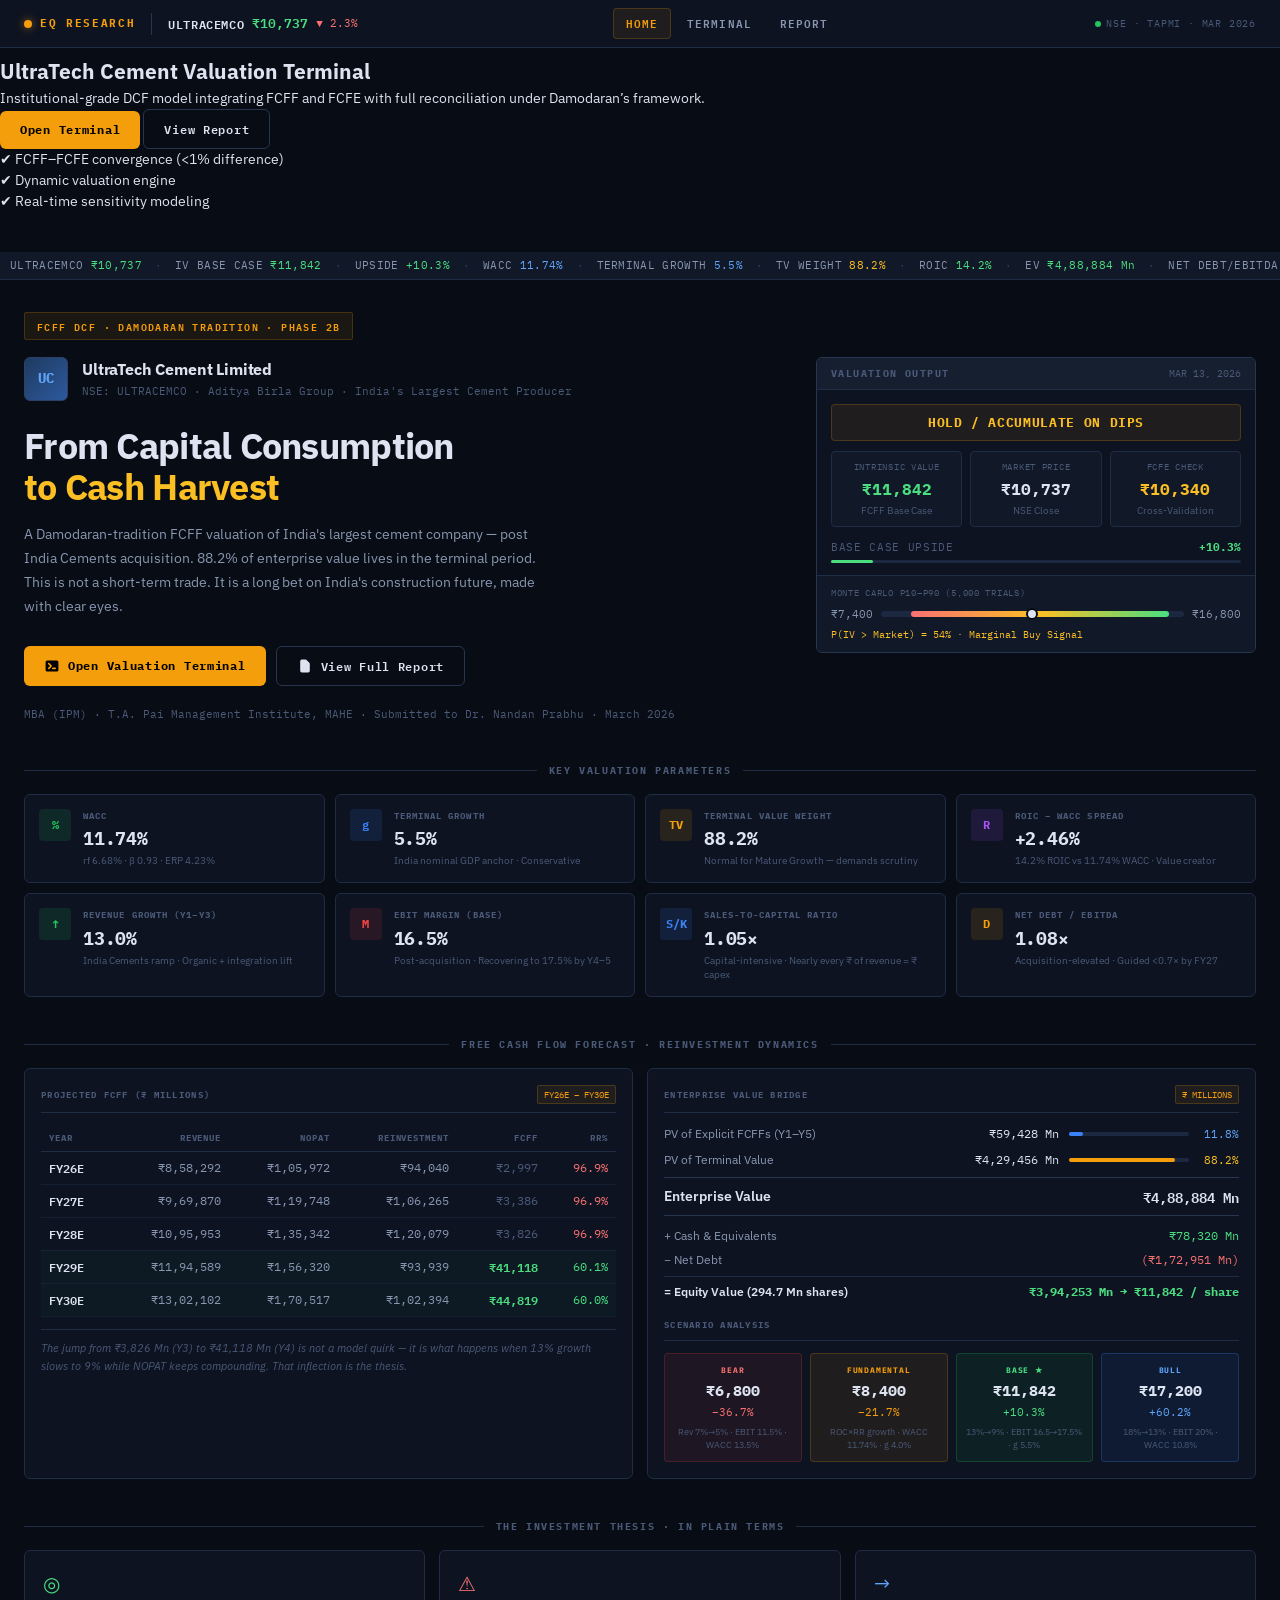
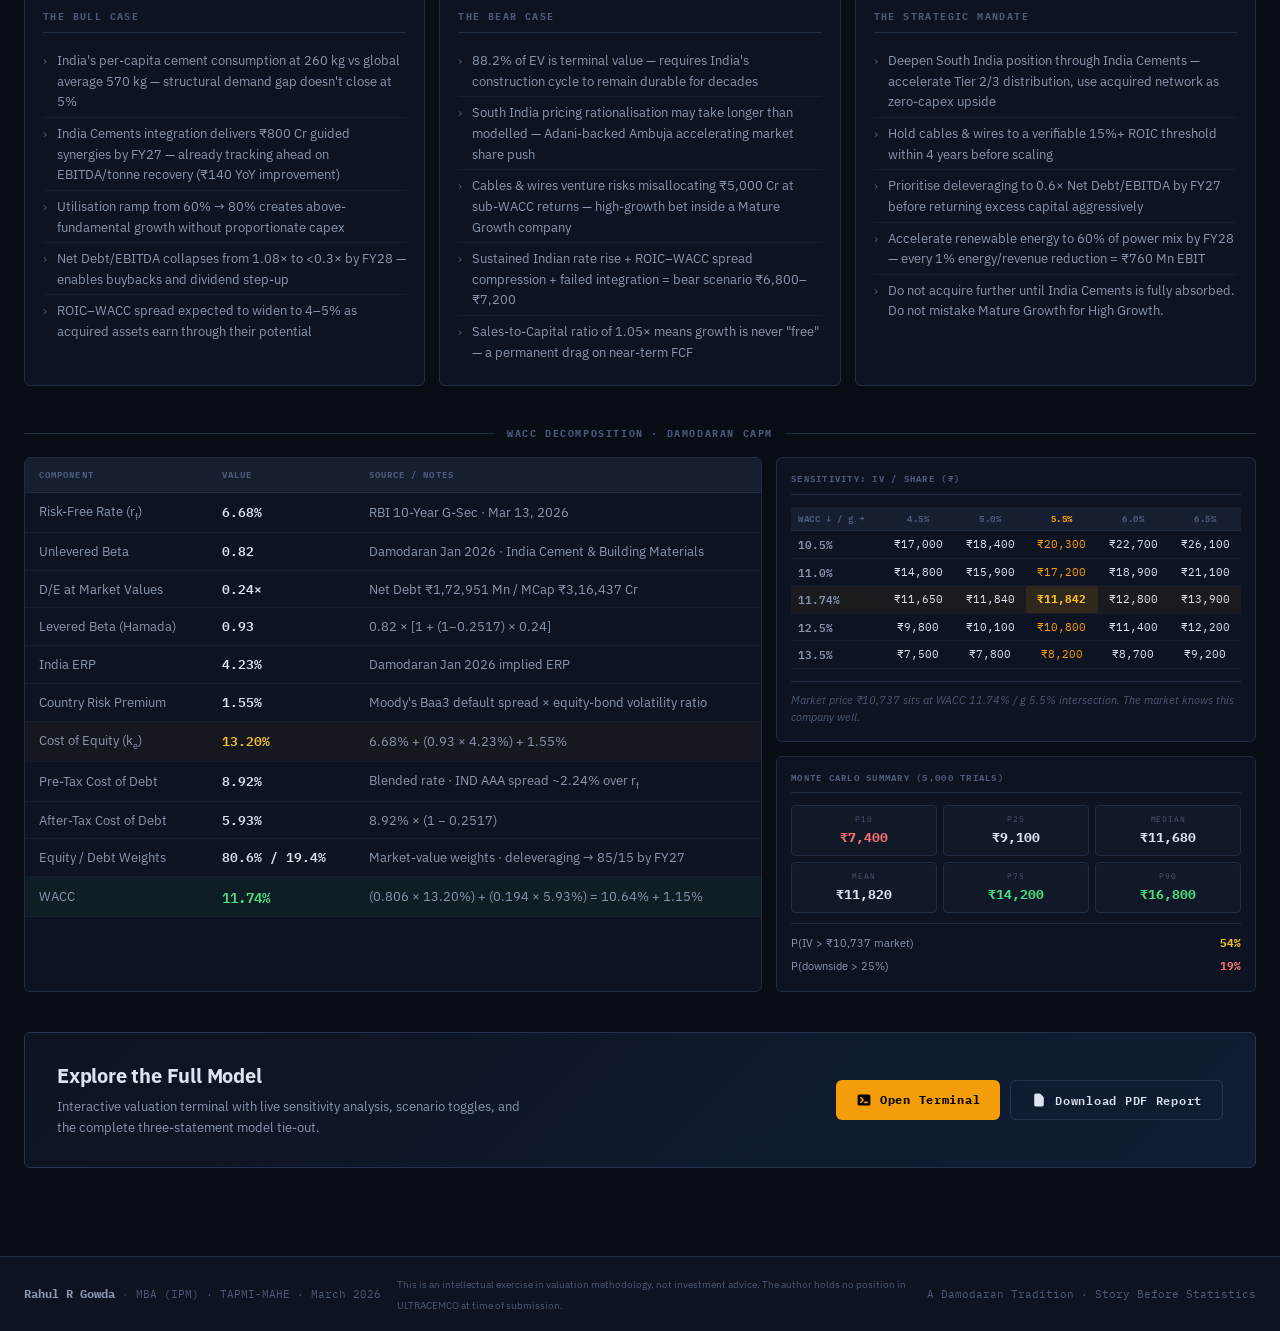
==== commit 6257e20d: "Update index.html" ====
--- a/index.html
+++ b/index.html
@@ -33,7 +33,30 @@
     <span class="live-badge"><span class="dot"></span>NSE · TAPMI · MAR 2026</span>
   </div>
 </nav>
-
+<section class="hero">
+  <div class="hero-container">
+
+    <h1 class="hero-title">
+      UltraTech Cement Valuation Terminal
+    </h1>
+
+    <p class="hero-subtitle">
+      Institutional-grade DCF model integrating FCFF and FCFE with full reconciliation under Damodaran’s framework.
+    </p>
+
+    <div class="hero-buttons">
+      <a href="terminal.html" class="btn-primary">Open Terminal</a>
+      <a href="report.pdf" target="_blank" class="btn-secondary">View Report</a>
+    </div>
+
+    <div class="hero-points">
+      <div>✔ FCFF–FCFE convergence (&lt;1% difference)</div>
+      <div>✔ Dynamic valuation engine</div>
+      <div>✔ Real-time sensitivity modeling</div>
+    </div>
+
+  </div>
+</section>
 <!-- ═══════════════════════════ TICKER TAPE ═══════════════════════════ -->
 <div class="ticker-tape">
   <div class="tape-track">
